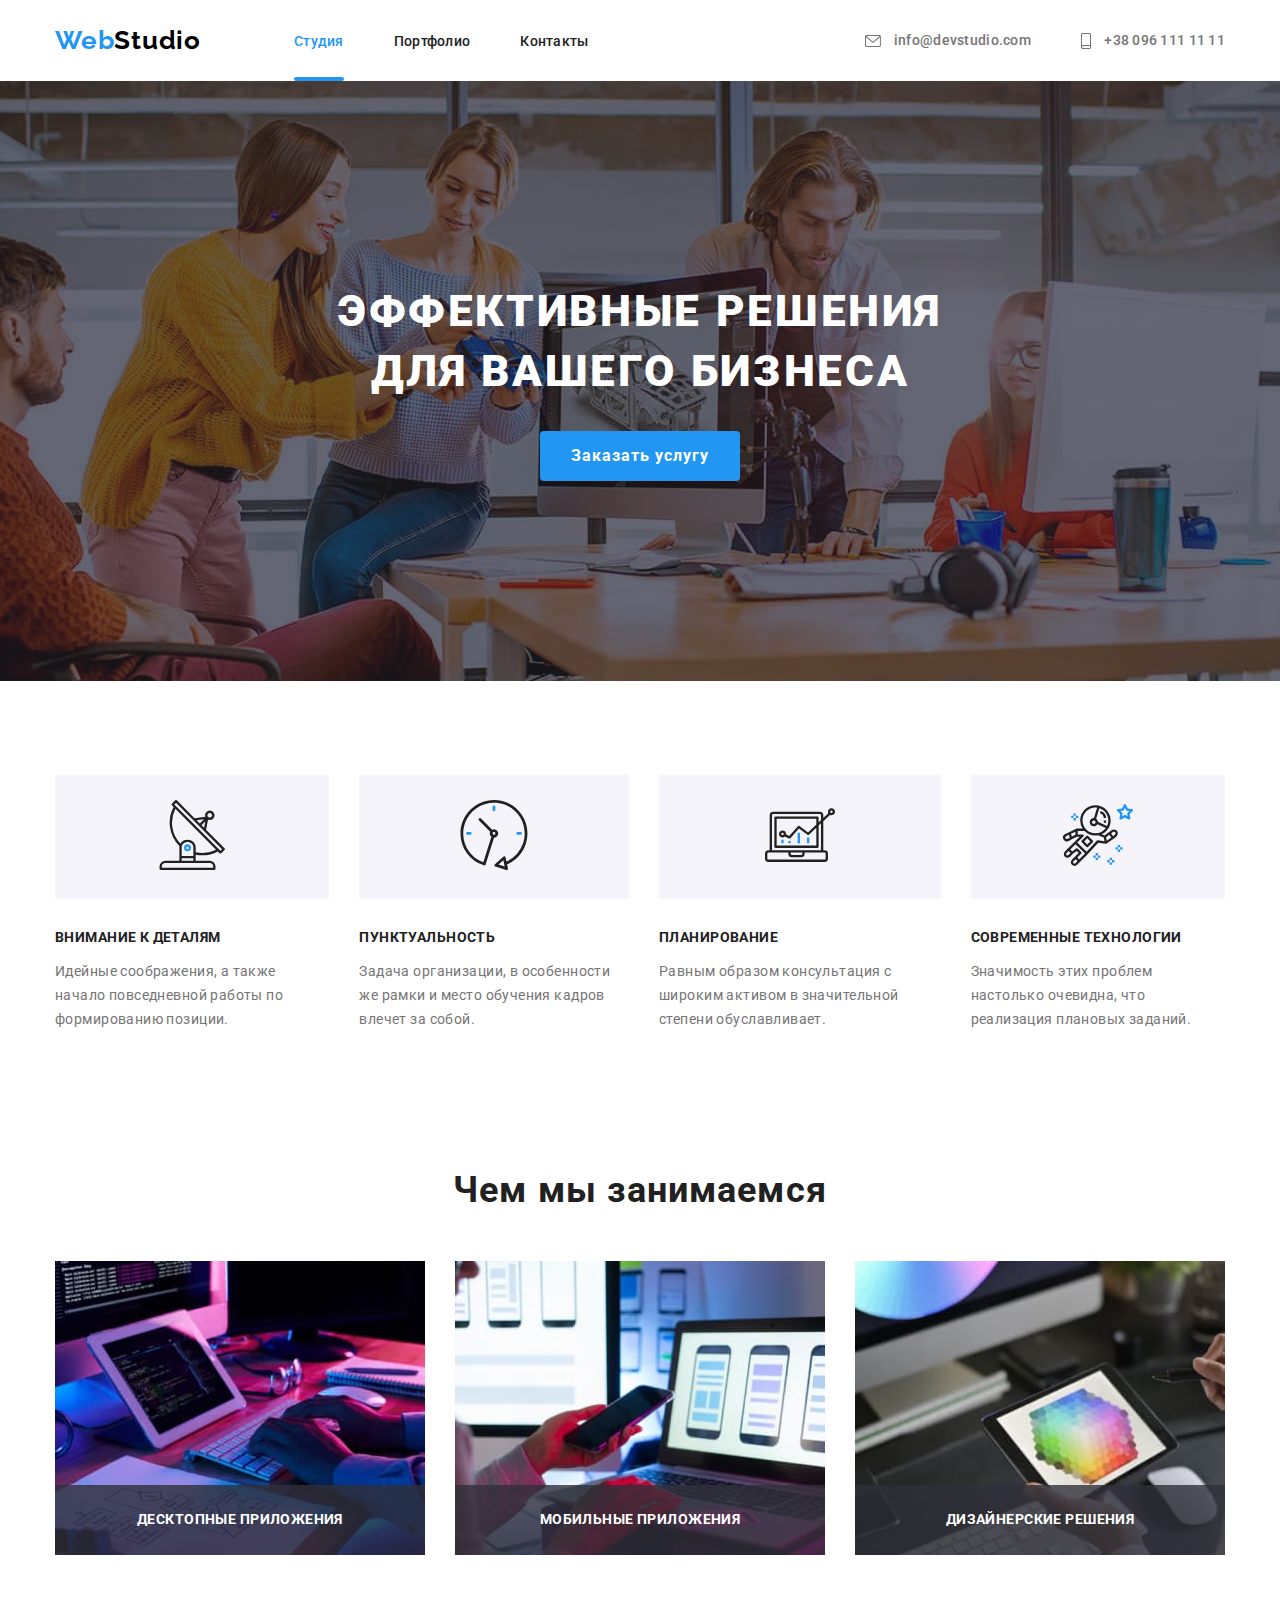
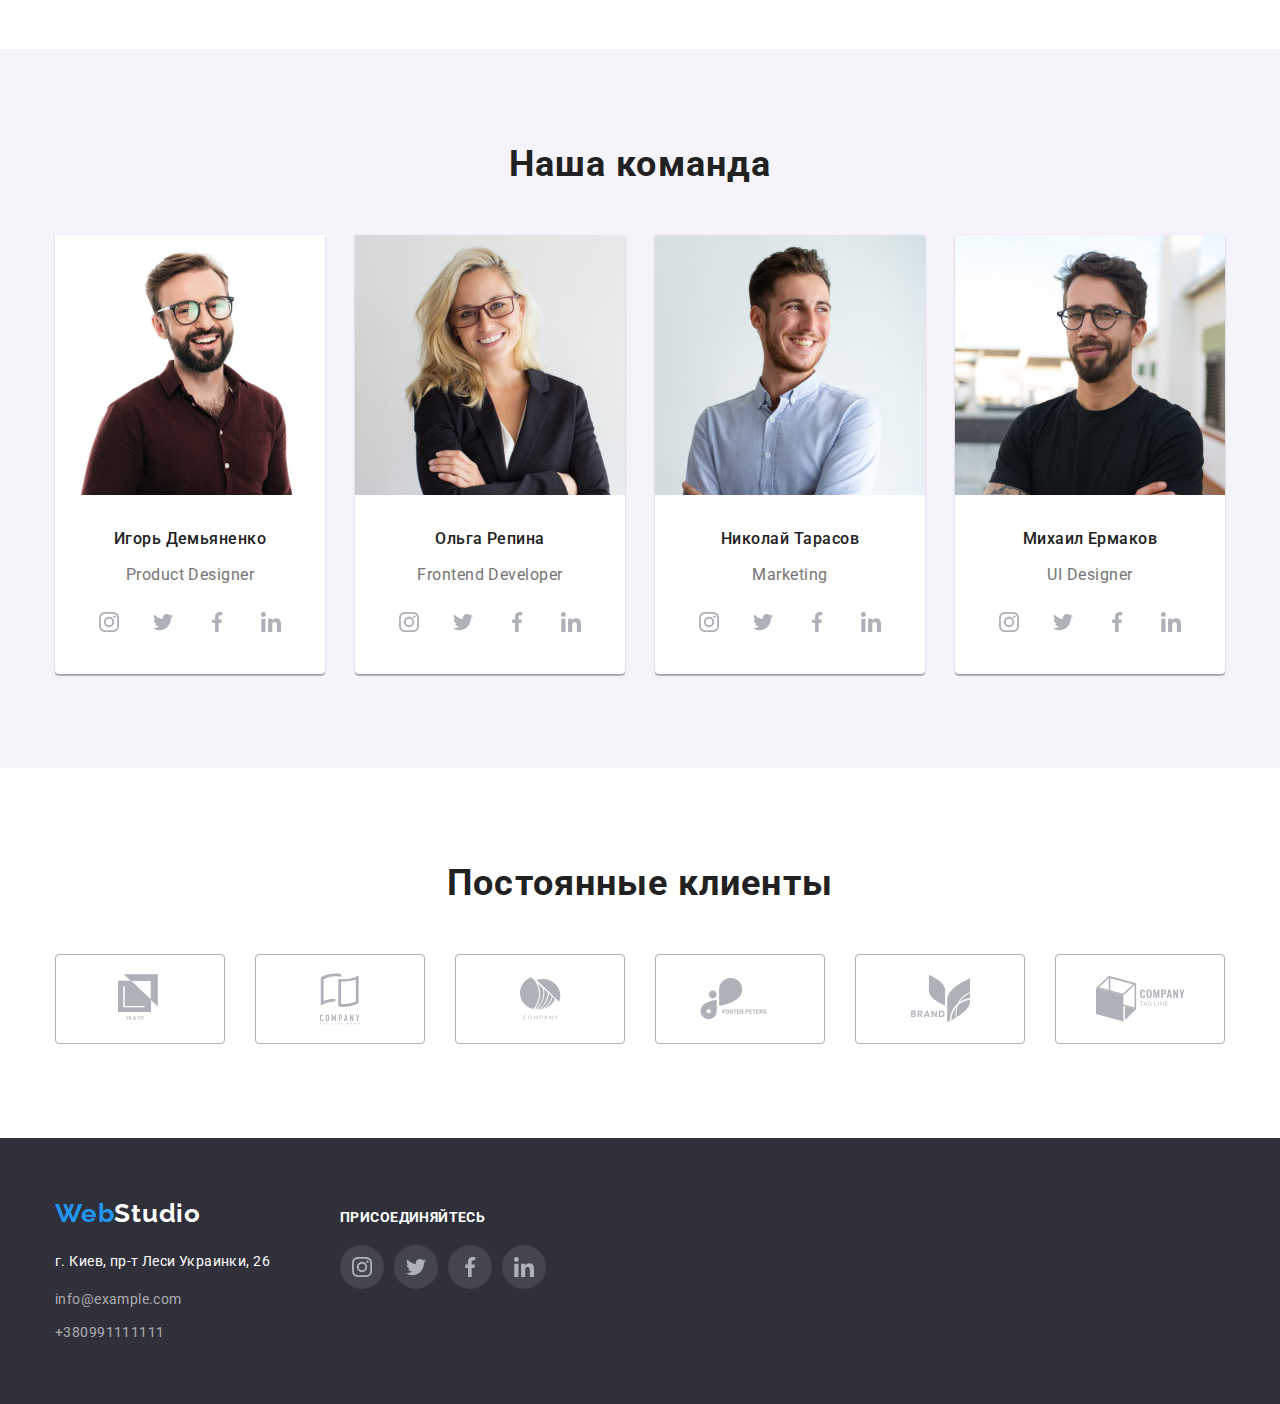
==== index.html @ 66d9aef6 "copying files from previous hw" ====
<!DOCTYPE html>
<html lang="ru">
  <head>
    <meta charset="UTF-8" />
    <meta name="viewport" content="width=device-width, initial-scale=1.0" />
    <title>WebStudio</title>
    <link
      rel="stylesheet"
      href="https://cdnjs.cloudflare.com/ajax/libs/modern-normalize/0.7.0/modern-normalize.min.css"
    />
    <link rel="stylesheet" href="./css/styles.css" />
    <link
      href="https://fonts.googleapis.com/css2?family=Raleway:wght@700&family=Roboto:wght@500&display=swap"
      rel="stylesheet"
    />
  </head>
  <body>
    <header>
      <div class="container">
        <nav class="navigation">
          <a class="header-logo link" href="./index.html"><span class="logo-blue link">Web</span>Studio</a>
          <ul class="nav-list list">
            <li class="nav-item">
              <a class="nav-item current link" href="./index.html">Студия</a>
            </li>
            <li class="nav-item">
              <a class="nav-item link" href="./portfolio.html">Портфолио</a>
            </li>
            <li class="nav-item link">
              <a class="nav-item link" href="">Контакты</a>
            </li>
          </ul>
          <ul class="contacts-list list"> 
          <li class="contacts-item">
            <a class="contacts-item link" href="mailto:info@devstudio.com">
              <svg class="icon-mail">
                <use href="./img/sprite.svg#icon-mail"></use>
              </svg>
              info@devstudio.com</a>
          </li>
          <li class="contacts-item">
            <a class="contacts-item link" href="tel:+380961111111">
              <svg class="icon-phone">
                <use href="./img/sprite.svg#icon-smartphone"></use>
              </svg>
              +38 096 111 11 11</a>
          </li>
        </ul>
        </nav>
      </div>
    </header>
    <main>
      <section class="banner">
          <h1 class="banner-heading">Эффективные решения для вашего бизнеса</h1>
          <!-- <button class="banner-button link" data-modal-open>Заказать услугу</button> -->
          <!-- <a href="" class="banner-button link" data-modal-open>Заказать услугу</a> -->
          <a class="banner-button link" data-modal-open>Заказать услугу</a>
      </section>
      
      <section class="feature-section">
        <div class="container">
          <ul class="feature-list list">
            <li class="feature-item">
              <div class="feature-background"> 
                <svg class="feature-icon">
                    <use href="./img/sprite.svg#icon-antenna"></use>
                </svg>
              </div>
              <h3 class="feature-heading">Внимание к деталям</h3>
              <p class="feature-description">
                Идейные соображения, а также начало повседневной работы по формированию позиции.
              </p>
            </li>
            <li class="feature-item">
              <div class="feature-background"> 
                <svg class="feature-icon">
                    <use href="./img/sprite.svg#icon-clock"></use>
                </svg>
              </div>
              <h3 class="feature-heading">Пунктуальность</h3>
              <p class="feature-description">
                Задача организации, в особенности же рамки и место обучения кадров влечет за собой.
              </p>
            </li>
            <li class="feature-item">
              <div class="feature-background"> 
                <svg class="feature-icon">
                  <use href="./img/sprite.svg#icon-diagram"></use>
                </svg>
              </div>
              <h3 class="feature-heading">Планирование</h3>
              <p class="feature-description">
                Равным образом консультация с широким активом в значительной степени обуславливает.
              </p>
            </li>
            <li class="feature-item">
              <div class="feature-background"> 
                <svg class="feature-icon">
                  <use href="./img/sprite.svg#icon-astronaut"></use>
                </svg>
              </div>
              <h3 class="feature-heading">Современные технологии</h3>
              <p class="feature-description">
                Значимость этих проблем настолько очевидна, что реализация плановых заданий.
              </p>
            </li>
          </ul>
        </div>
      </section>

      <section class="job-section">
        <div class="container">
          <h2 class="job-heading">Чем мы занимаемся</h2>
          <ul class="job-item">
            <li class="job-item list"> 
              <a href=""><img src="./img/img1.jpg" alt="Десктопные приложения" width="370" />                             
                <div class="job-label">
                  <h3 class="job-name">Десктопные приложения</h3>
                </div>
              </a>
            </li>
            <li class="job-item list"> <a href=""><img src="./img/img2.jpg" alt="Мобильные приложения" width="370" />
             <div class="job-label">
                  <h3 class="job-name">Мобильные приложения</h3>
                </div>
            </a>
            </li>
            <li class="job-item list"> <a href=""><img src="./img/img3.jpg" alt="Дизайнерские решения" width="370" />
             <div class="job-label">
                  <h3 class="job-name">Дизайнерские решения</h3>
                </div>
            </a>
            </li>
          </ul>
        </div>
      </section>

      <section class="team-section">
        <div class="container">
          <h2 class="team-heading">Наша команда</h2>
          <ul class="team-worker list">
            <li class="team-list">
              <img src="./img/team1.jpg" alt="Product Designer" width="270" />
              <h3 class="team-name">Игорь Демьяненко</h3>
              <p class="team-function">Product Designer</p>
              <ul class="socials list">
                <li class="socials-item">
                  <a href="" class="socials-link">
                    <svg class="socials-icon">
                      <use href="./img/sprite.svg#icon-instagram"></use>
                    </svg>
                  </a>
                </li>
                <li class="socials-item">
                  <a href="" class="socials-link">
                    <svg class="socials-icon">
                      <use href="./img/sprite.svg#icon-twitter"></use>
                    </svg>
                  </a>
                </li>
                <li class="socials-item">
                  <a href="" class="socials-link">
                    <svg class="socials-icon">
                      <use href="./img/sprite.svg#icon-facebook"></use>
                    </svg>
                  </a>
                </li>
                <li class="socials-item">
                  <a href="" class="socials-link">
                    <svg class="socials-icon">
                      <use href="./img/sprite.svg#icon-linkedin"></use>
                    </svg>
                  </a>
                </li>
              </ul>
            </li>
            <li class="team-list">
              <img src="./img/team2.jpg" alt="Frontend Developer" width="270" />
              <h3 class="team-name">Ольга Репина</h3>
              <p class="team-function">Frontend Developer</p>
              <ul class="socials list">
                <li class="socials-item">
                  <a href="" class="socials-link">
                    <svg class="socials-icon">
                      <use href="./img/sprite.svg#icon-instagram"></use>
                    </svg>
                  </a>
                </li>
                <li class="socials-item">
                  <a href="" class="socials-link">
                    <svg class="socials-icon">
                      <use href="./img/sprite.svg#icon-twitter"></use>
                    </svg>
                  </a>
                </li>
                <li class="socials-item">
                  <a href="" class="socials-link">
                    <svg class="socials-icon">
                      <use href="./img/sprite.svg#icon-facebook"></use>
                    </svg>
                  </a>
                </li>
                <li class="socials-item">
                  <a href="" class="socials-link">
                    <svg class="socials-icon">
                      <use href="./img/sprite.svg#icon-linkedin"></use>
                    </svg>
                  </a>
                </li>
              </ul>
            </li>
            <li class="team-list">
              <img src="./img/team3.jpg" alt="Marketing" width="270" />
              <h3 class="team-name">Николай Тарасов</h3>
              <p class="team-function">Marketing</p>
              <ul class="socials list">
                <li class="socials-item">
                  <a href="" class="socials-link">
                    <svg class="socials-icon">
                      <use href="./img/sprite.svg#icon-instagram"></use>
                    </svg>
                  </a>
                </li>
                <li class="socials-item">
                  <a href="" class="socials-link">
                    <svg class="socials-icon">
                      <use href="./img/sprite.svg#icon-twitter"></use>
                    </svg>
                  </a>
                </li>
                <li class="socials-item">
                  <a href="" class="socials-link">
                    <svg class="socials-icon">
                      <use href="./img/sprite.svg#icon-facebook"></use>
                    </svg>
                  </a>
                </li>
                <li class="socials-item">
                  <a href="" class="socials-link">
                    <svg class="socials-icon">
                      <use href="./img/sprite.svg#icon-linkedin"></use>
                    </svg>
                  </a>
                </li>
              </ul>
            </li>
            <li class="team-list">
              <img src="./img/team4.jpg" alt="UI Designer" width="270" />
              <h3 class="team-name">Михаил Ермаков</h3>
              <p class="team-function">UI Designer</p>
              <ul class="socials list">
                <li class="socials-item">
                  <a href="" class="socials-link">
                    <svg class="socials-icon">
                      <use href="./img/sprite.svg#icon-instagram"></use>
                    </svg>
                  </a>
                </li>
                <li class="socials-item">
                  <a href="" class="socials-link">
                    <svg class="socials-icon">
                      <use href="./img/sprite.svg#icon-twitter"></use>
                    </svg>
                  </a>
                </li>
                <li class="socials-item">
                  <a href="" class="socials-link">
                    <svg class="socials-icon">
                      <use href="./img/sprite.svg#icon-facebook"></use>
                    </svg>
                  </a>
                </li>
                <li class="socials-item">
                  <a href="" class="socials-link">
                    <svg class="socials-icon">
                      <use href="./img/sprite.svg#icon-linkedin"></use>
                    </svg>
                  </a>
                </li>
              </ul>
            </li>
          </ul>
        </div>
      </section>

      <section class="clients-section">
        <div class="container">
          <h2 class="team-heading">Постоянные клиенты</h2>
          <ul class="flex list">
            <li class="clients-item">
              <a href="" class="clients-link">
                <svg class="clients-icon" width="44" height="49">
                  <use href="./img/sprite.svg#icon-logo1"></use>
                </svg>
              </a>
            </li>
            <li class="clients-item">
              <a href="" class="clients-link">
                <svg class="clients-icon" width="40" height="52">
                  <use href="./img/sprite.svg#icon-logo2" ></use>
                </svg>
              </a>
            </li>
            <li class="clients-item">
              <a href="" class="clients-link">
                <svg class="clients-icon" width="41" height="43">
                  <use href="./img/sprite.svg#icon-logo3"></use>
                </svg>
              </a>
            </li>
            <li class="clients-item">
              <a href="" class="clients-link">
                <svg class="clients-icon" width="80" height="42">
                  <use href="./img/sprite.svg#icon-logo4"></use>
                </svg>
              </a>
            </li>
            <li class="clients-item">
              <a href="" class="clients-link">
                <svg class="clients-icon" width="59" height="47">
                  <use href="./img/sprite.svg#icon-logo5"></use>
                </svg>
              </a>
            </li>
            <li class="clients-item">
              <a href="" class="clients-link">
                <svg class="clients-icon" width="89" height="46">
                  <use href="./img/sprite.svg#icon-logo6"></use>
                </svg>
              </a>
            </li>
          </ul>
          </div>
        </section>
    </main>

    <footer class="footer">
      <div class="flex container">
        <div>
          <a class="logo-white link" href="./index.html"><span class="logo-blue link">Web</span>Studio</a>
          <address>
            <p class="footer-address">г. Киев, пр-т Леси Украинки, 26</p>
            <a class="footer-contacts link" href="mailto:info@example.com">info@example.com</a>
            <a class="footer-contacts link" href="tel:+380991111111">+380991111111</a>
          </address>
        </div>
        <div class="footer-socials">
          <h3 class="footer-heading">присоединяйтесь</h3>
          <ul class="flex list">
            <li class="socials-item">
              <a href="" class="socials-link footer-socials-bckgr">
                <svg class="socials-icon footer-icon">
                  <use href="./img/sprite.svg#icon-instagram"></use>
                </svg>
              </a>
            </li>
            <li class="socials-item">
              <a href="" class="socials-link footer-socials-bckgr">
                <svg class="socials-icon footer-icon">
                  <use href="./img/sprite.svg#icon-twitter"></use>
                </svg>
              </a>
            </li>
            <li class="socials-item">
              <a href="" class="socials-link footer-socials-bckgr">
                <svg class="socials-icon footer-icon">
                  <use href="./img/sprite.svg#icon-facebook"></use>
                </svg>
              </a>
            </li>
            <li class="socials-item">
              <a href="" class="socials-link footer-socials-bckgr">
                <svg class="socials-icon footer-icon">
                  <use href="./img/sprite.svg#icon-linkedin"></use>
                </svg>
              </a>
            </li>
          </ul>
        </div>
      </div>
    </footer>

    <!-- modal win -->
    <div class="backdrop is-hidden" data-modal>
      <div class="modal">
        <button class="close-button" data-modal-close>
          <svg class="close-icon" width="18">
            <use href="./img/sprite.svg#close"></use>
          </svg>
        </button>
      </div>
    </div>
    <script src="./js/modal.js"></script>
  </body>
</html>
---- css/styles.css ----
:root {
  --primary-text-color: #757575;
  --title-text-color: #212121;
  --active-link-color: #2196f3;
}

.list {
  list-style: none;
  padding: 0;
  margin: 0;
}

.link {
  text-decoration: none;
}

.flex {
  display: flex;
}

body {
  font-family: Roboto, sans-serif;
  font-style: normal;
  font-weight: normal;
  color: var(--primary-text-color);
}

/* img {
  display: block;
  width: 100%;
  height: auto;
} */

/* main container geometry */

.container {
  width: 1200px;
  padding-left: 15px;
  padding-right: 15px;
  margin-left: auto;
  margin-right: auto;
}

/* logo styles */

.header-logo {
  margin-right: 93px;
  padding-top: 25px;
  padding-bottom: 25px;
  font-family: Raleway, sans-serif;
  font-style: normal;
  font-weight: bold;
  font-size: 26px;
  line-height: 31px;
  letter-spacing: 0.03em;
  color: #000000;
}

.logo-blue {
  font-family: Raleway, sans-serif;
  font-style: normal;
  font-weight: bold;
  font-size: 26px;
  line-height: 31px;
  letter-spacing: 0.03em;
  color: var(--active-link-color);
}

.logo-white {
  font-family: Raleway, sans-serif;
  font-style: normal;
  font-weight: bold;
  font-size: 26px;
  line-height: 31px;
  letter-spacing: 0.03em;
  color: #ffffff;
}

.header {
  border-bottom: 1px solid #ececec;  
}

/* navigation */

.navigation {
  display: flex;
  align-items: center;
}

.nav-list {
  display: flex;
  padding-left: 0;
}

.nav-item {
  position: relative;
  padding: 32px 0;
  font-weight: 500;
  font-size: 14px;
  line-height: 16px;
  letter-spacing: 0.02em;
  color: var(--title-text-color);
}

.nav-item:not(:last-child) {
  margin-right: 50px;
}

.nav-item:hover,
.nav-item:focus,
.current {
  color: var(--active-link-color);
}

.nav-item .current::after {
  position: absolute;
  left: 0;
  bottom: 0;
  content: '';
  width: 100%;
  height: 4px;
  display: block;
  border-radius: 2px;
  background-color: var(--active-link-color);
}

.contacts-list {  
  display: flex;
  margin-left: auto;
}

.contacts-item {
  font-weight: 500;
  font-size: 14px;
  line-height: 16px;
  letter-spacing: 0.02em;
  color: var(--primary-text-color);
  transition: color 250ms cubic-bezier(0.4, 0, 0.2, 1);
}

.contacts-item:not(:last-child) {
  margin-right: 50px;
}

.contacts-item:hover,
.contacts-item:focus {
  color: var(--active-link-color);
}

.icon-mail {
  width: 16px;
  height: 12px;
  vertical-align: middle;
  margin-right: 10px;
  fill: var(--primary-text-color);
}

.icon-phone {
  width: 10px;
  height: 16px;
  vertical-align: middle;
  margin-right: 10px;
  fill: var(--primary-text-color);
}

.contacts-item:hover .icon-mail,
.contacts-item:focus .icon-mail,
.contacts-item:hover .icon-phone,
.contacts-item:focus .icon-phone {
  fill: var(--active-link-color);
}

/* banner section */

.banner {
  height: 600px;
  max-width: 1600px;
  display: flex;
  margin: 0 auto;
  flex-direction: column;
  justify-content: center;
  text-align: center;
  background: #2f303a;
  background-image: linear-gradient(
      rgba(47, 48, 58, 0.4),
      rgba(47, 48, 58, 0.4)
    ),
  url("../img/banner.jpg");
  background-size: cover;
  background-repeat: no-repeat;
  background-position: center;
}

/* .banner(previous){
  padding-top: 200px;
  padding-bottom: 200px;
  text-align: center;
  background: #2f303a;
  background-image: linear-gradient(
      rgba(47, 48, 58, 0.4),
      rgba(47, 48, 58, 0.4)
    ),
  url("../img/banner.jpg");
  background-size: cover;
  background-repeat: no-repeat;
  background-position: center;
} */

.banner-heading {
  width: 696px;
  margin-top: 0;
  margin-bottom: 30px;
  margin-left: auto;
  margin-right: auto;
  font-weight: 900;
  font-size: 44px;
  line-height: 60px;
  text-align: center;
  letter-spacing: 0.06em;
  text-transform: uppercase;
  color: #ffffff;
}

.banner-button {
  display: inline-block;
  height: 50px;
  width: 200px;
  margin-left: auto;
  margin-right: auto;
  padding-top: 10px;
  padding-bottom: 10px;
  border-radius: 4px;
  font-weight: bold;
  font-size: 16px;
  line-height: 30px;
  letter-spacing: 0.06em;
  color: #ffffff;
  background: var(--active-link-color);
  cursor: pointer;
}

/* feature section */

.feature-section {
  padding-top: 94px;
  padding-bottom: 94px;
}

.feature-list{
  display: flex;
  padding-left: 0;
  margin-top: 0;
  margin-bottom: 0;
}

.feature-item:not(:last-child) {
  margin-right: 30px;
}

.feature-heading {
  margin-top: 0;
  margin-bottom: 10px;
  font-weight: bold;
  font-size: 14px;
  line-height: 16px;
  letter-spacing: 0.03em;
  text-transform: uppercase;
  color: var(--title-text-color);
}

.feature-description {
  font-size: 14px;
  line-height: 24px;
  letter-spacing: 0.03em;
  color: var(--primary-text-color);
}

.feature-background {
  background-color: #f5f4fa;
  padding-top: 25px;
  padding-bottom: 25px;
  margin-bottom: 30px;
  text-align: center;
}

.feature-icon {
  width: 70px;
  height: 70px;
}

/* job section */

.job-section {
  padding-bottom: 94px;
}

.job-heading {
  margin-bottom: 50px;
  text-align: center;
  font-weight: bold;
  font-size: 36px;
  line-height: 42px;
  letter-spacing: 0.03em;
  color: var(--title-text-color);
}

.job-item {
  display: flex;
  position: relative;
  margin-bottom: 0px;
  padding-left: 0;
  margin-top: 0;
  margin-bottom: 0;
  height: 294px; 
}

.job-item:not(:last-child) {
  margin-right: 30px;
}

.job-label {
  position: absolute;
  left: 0;
  bottom: 0;
  width: 100%;
  background-color: rgba(47, 48, 58, 0.8);
}

.job-name {
  padding-top: 27px;
  padding-bottom: 27px;
  margin-top: 0;
  margin-bottom: 0;
  font-weight: 700;
  font-size: 14px;
  line-height: 1.14;
  text-align: center;
  letter-spacing: 0.03em;
  text-transform: uppercase;
  color: #ffffff;
}

/* team section */

.team-section {
  padding-top: 94px;
  padding-bottom: 94px;
  background: #f5f4fa;
}

.team-heading {
  margin-top: 0px;
  margin-bottom: 50px;
  text-align: center;
  font-weight: bold;
  font-size: 36px;
  line-height: 42px;
  letter-spacing: 0.03em;
  color: var(--title-text-color);
}

.team-worker {
  display: flex;
  padding-left: 0;
  padding-bottom: 0;
  margin-top: 0;
  margin-bottom: 0;
}

.team-name {
  margin-top: 30px;
  margin-bottom: 10px;
  font-weight: 500;
  font-size: 16px;
  line-height: 1.18;
  letter-spacing: 0.03em;
  color: var(--title-text-color);
}

.team-list {
  text-align: center;
  background-color: #ffffff;
  box-shadow: 0px 1px 3px rgba(0, 0, 0, 0.12), 
  0px 1px 1px rgba(0, 0, 0, 0.14), 0px 2px 1px rgba(0, 0, 0, 0.2);
  border-radius: 0px 0px 4px 4px;
}

.team-list:not(:last-child) {
  margin-right: 30px;
}

.team-function {
  margin-bottom: 16px;
  font-size: 16px;
  line-height: 19px;
  letter-spacing: 0.03em;
  color: var(--primary-text-color);
}

.socials {
  display: flex;
  justify-content: center;
  padding-left: 0;  
  margin-bottom: 30px;
}

.socials-link {
  display: flex;
  justify-content: center;
  align-items: center;
  width: 44px;
  height: 44px;
  border-radius: 50%;
  transition: background-color 250ms cubic-bezier(0.4, 0, 0.2, 1);
}

.socials-item:not(:last-child) {
  margin-right: 10px;
}

.socials-icon {
  width: 20px;
  height: 20px;
  fill: #AFB1B8;
}

.socials-link:hover,
.socials-link:focus {
  background-color: var(--active-link-color);
}

.socials-link:hover .socials-icon,
.socials-link:focus .socials-icon {
  fill: #FFFFFF;
}

/* clients section */

.clients-section {
  padding-top: 94px;
  padding-bottom: 94px;
}

.clients-list {
  display: flex;
}

.clients-item:not(:last-child) {
  margin-right: 30px;
}

.clients-link {
  color: #afb1b8;
  display: flex;
  justify-content: center;
  align-items: center;
  width: 170px;
  height: 90px;
  border: 1px solid #afb1b8;
  border-radius: 4px;
}

.clients-icon {
  fill: currentColor;
  transition: fill 250ms cubic-bezier(0.4, 0, 0.2, 1);
}

.clients-link:hover,
.clients-link:focus {
  border: 1px solid var(--active-link-color);
}

.clients-link:hover .clients-icon {
  fill: var(--active-link-color);
}

/* footer */

.footer {
  padding-top: 60px;
  padding-bottom: 60px;
  background: #2f303a;
  color: #ffffff;
}

.footer-address {
  display: flex;
  margin-top: 20px;
  font-family: Roboto;
  font-style: normal;
  font-weight: normal;
  font-size: 14px;
  line-height: 24px;
  letter-spacing: 0.03em;
  color: #FFFFFF;
}

.footer-contacts {
  display: flex;
  margin-top: 9px;
  font-size: 14px;
  line-height: 24px;
  letter-spacing: 0.03em;
  font-style: normal;
  color: rgba(255, 255, 255, 0.6);
}

.footer-contacts:hover,
.footer-contacts:focus {
  color: var(--active-link-color);
}

.footer-heading {
  margin-top: 12px;
  margin-bottom: 20px;
  text-transform: uppercase;
  color: #ffffff;
  font-size: 14px;
  line-height: 1.14;
  letter-spacing: 0.03em;
}

.footer-socials-bckgr {
  background-color: rgba(255, 255, 255, 0.1);
}

.social-icon .footer-icon {
  fill: #ffffff;
}

.footer-socials {
  margin-left: 70px;
}

/* portfolio  */

.portfolio-switcher {
  display: flex;
  justify-content: center;
  margin-top: 94px;
  padding-left: 0;
  margin-bottom: 50px;
}

.portfolio-button {
  display: block;
  padding: 6px 22px;
  font-weight: 500;
  font-size: 16px;
  line-height: 26px;
  text-align: center;
  letter-spacing: 0.03em;
  color: #212121;
  background: #f5f4fa;
  border-radius: 4px; 
  border-style: none;
  transition: 250ms cubic-bezier(0.4, 0, 0.2, 1);
}

.portfolio-button:hover,
.portfolio-button:focus {
  color: #ffffff;
  background: #2196f3;
  box-shadow: 0px 3px 1px rgba(0, 0, 0, 0.1), 0px 1px 2px rgba(0, 0, 0, 0.08),
  0px 2px 2px rgba(0, 0, 0, 0.12);
  cursor: pointer;
}

.portfolio-button:not(:last-child) {
  margin-right: 8px;
}

.portfolio-section {
  display: flex;
  flex-wrap: wrap;
  padding-left: 0px;
  padding-bottom: 94px;
  margin: 0px; 
}

/* worx */

.site-name {
  font-weight: bold;
  font-size: 18px;
  line-height: 36px;
  letter-spacing: 0.06em;
  color: var(--title-text-color);
  margin-top: 0;
}

.site-type {
  margin: 0;
  font-size: 16px;
  line-height: 30px;
  letter-spacing: 0.03em;
  color: var(--primary-text-color);
}

.site-card {
  width: calc((100% - 30px * 2) / 3);
  border: 1px solid #eeeeee;
}

.site-card:hover {
  box-shadow: 0px 1px 1px rgba(0, 0, 0, 0.12),
  0px 4px 4px rgba(0, 0, 0, 0.06), 1px 4px 6px rgba(0, 0, 0, 0.16);
}

.site-card:not(:nth-child(3n)) {
  margin-right: 30px;
}

.site-card:not(:nth-last-child(-n+3)) {
  margin-bottom: 30px;
}

.site-description {
  padding: 20px 24px;
}

.site-thumb {
  position: relative;
  overflow: hidden;
}

.thumb-overlay {
  position: absolute;
  top: 0;
  left: 0;
  width: 100%;
  height: 100%;
  padding: 63px 24px; 
  background-color: rgba(33, 150, 243, 0.9);
  transform: translateY(100%);
  transition: transform 250ms cubic-bezier(0.4, 0, 0.2, 1);
}

.thumb-overlay-text {
  font-size: 18px;
  line-height: 1.56;
  color: #ffffff;
  margin: 0;
}

.site-card:hover .thumb-overlay {
  transform: translateY(0);
}

/* modal window */

.backdrop {
  position: fixed;
  top: 0;
  left: 0;
  width: 100%;
  height: 100vh;
  background-color: rgba(0, 0, 0, 0.2);
  opacity: 1;
  transition: opacity 250ms cubic-bezier(0.4, 0, 0.2, 1);
}

.modal {
  position: absolute;
  top: 50%;
  left: 50%;
  transform: translate(-50%,-50%) scale(1);
  min-width: 528px;
  min-height: 581px;
  background-color: #ffffff;
  transition: transform 250ms cubic-bezier(0.4, 0, 0.2, 1);
}

.backdrop.is-hidden .modal {
  transform: translate(-50%,-50%) scale(0.7);
}

.close-button {
  position: absolute;
  top: 8px;
  right: 8px;
  display: flex;
  justify-content: center;
  align-items: center;
  width: 30px;
  height: 30px;
  padding: 6px;
  border: 1px solid rgba(0, 0, 0, 0.1);
  border-radius: 50%;
  background-color: #ffffff;
}

.close-icon {
  width: 18px;
  height: 18px;
}

.backdrop.is-hidden {
  opacity: 0;
  pointer-events: none;
}
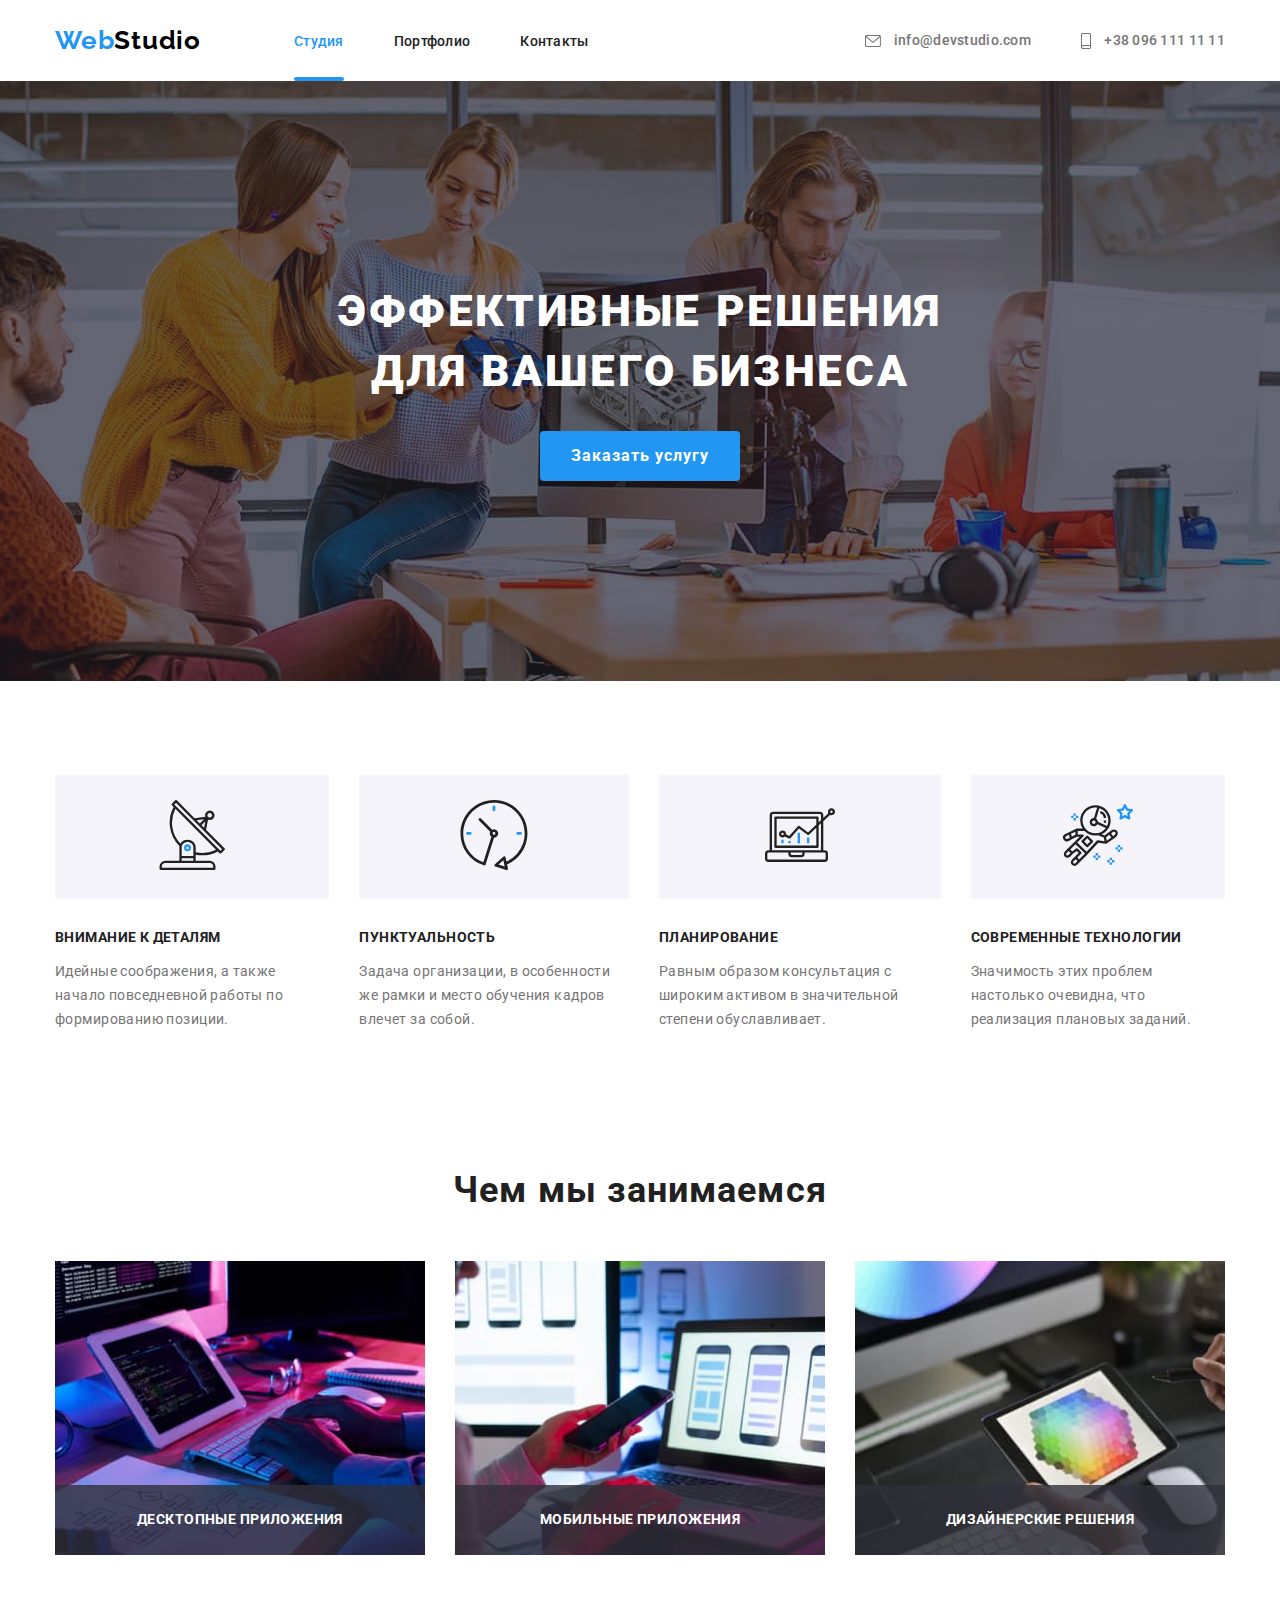
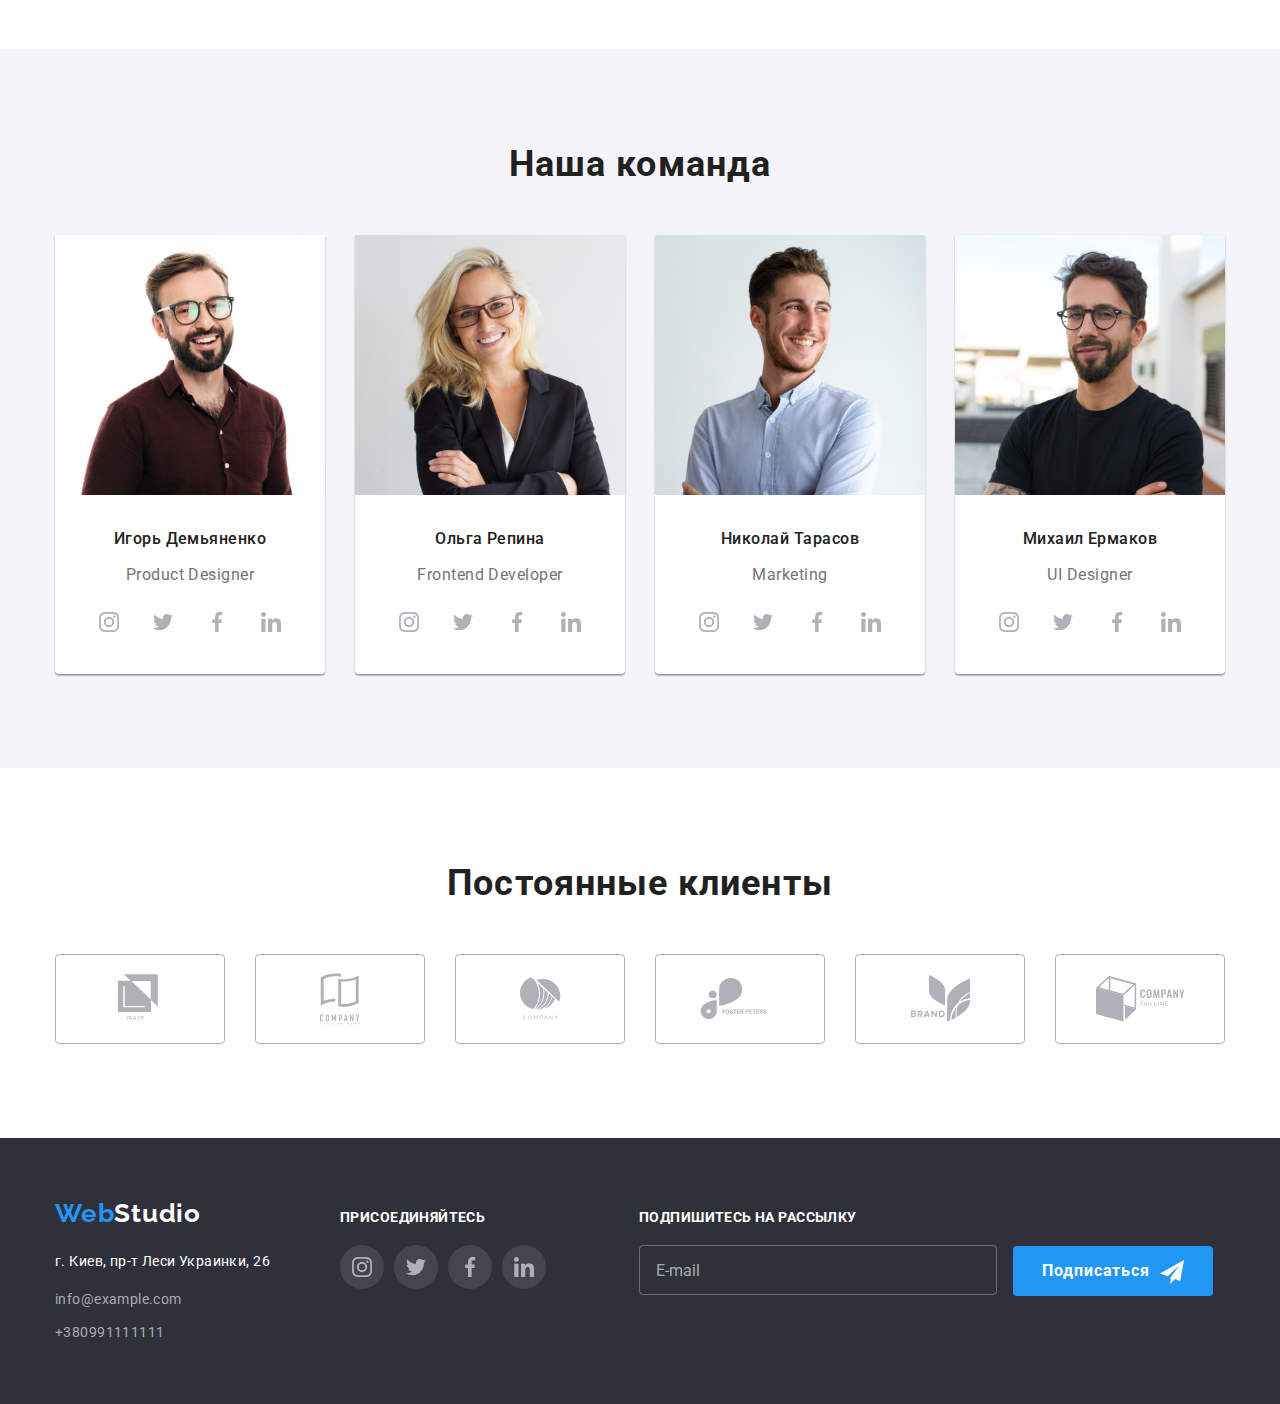
==== commit ff6a6f9d: "footer subscription added" ====
--- a/index.html
+++ b/index.html
@@ -377,6 +377,11 @@
             </li>
           </ul>
         </div>
+        <form class="subscribe">
+          <h3 class="subscribe-title">Подпишитесь на рассылку</h3>
+          <input type="email" name="subscribe-email" class="subscribe-input" placeholder="E-mail">
+          <button type="submit" class="button subscribe-button">Подписаться</button>
+        </form> 
       </div>
     </footer>
 
--- a/css/styles.css
+++ b/css/styles.css
@@ -532,6 +532,64 @@
   margin-left: 70px;
 }
 
+/* subscribe-form */
+
+.subscribe {
+  margin-left: 93px;
+  margin-top: 12px;
+}
+
+.subscribe-title {
+  margin-top: 0;
+  margin-bottom: 20px;
+  text-transform: uppercase;
+  color: #ffffff;
+  font-size: 14px;
+  line-height: 1.14;
+  letter-spacing: 0.03em;
+}
+
+.subscribe-input {
+  width: 358px;
+  height: 50px;
+  padding: 15px 16px;
+  background-color: transparent;
+  color: #ffffff;
+  border: 1px solid rgba(255, 255, 255, 0.3);
+  border-radius: 4px;
+}
+
+.subscribe-input::placeholder {
+  color: rgba(255, 255, 255, 0.6);
+}
+
+.subscribe-button {
+  display: inline-block;
+  width: 200px;
+  height: 50px;
+  margin-left: 12px;
+  border-radius: 4px;
+  font-weight: 700;
+  font-size: 16px;
+  line-height: 1.87;
+  letter-spacing: 0.06em;
+  border: 0;
+  color: #ffffff;
+  background-color: var(--active-link-color);
+  cursor: pointer;
+}
+
+.subscribe-button::after {
+  content: '';
+  display: inline-block;
+  width: 24px;
+  height: 24px;
+  margin-left: 10px;
+  vertical-align: middle;
+  background-image: url('../img/subscribe.svg');
+  background-size: contain;
+}
+
 /* portfolio  */
 
 .portfolio-switcher {
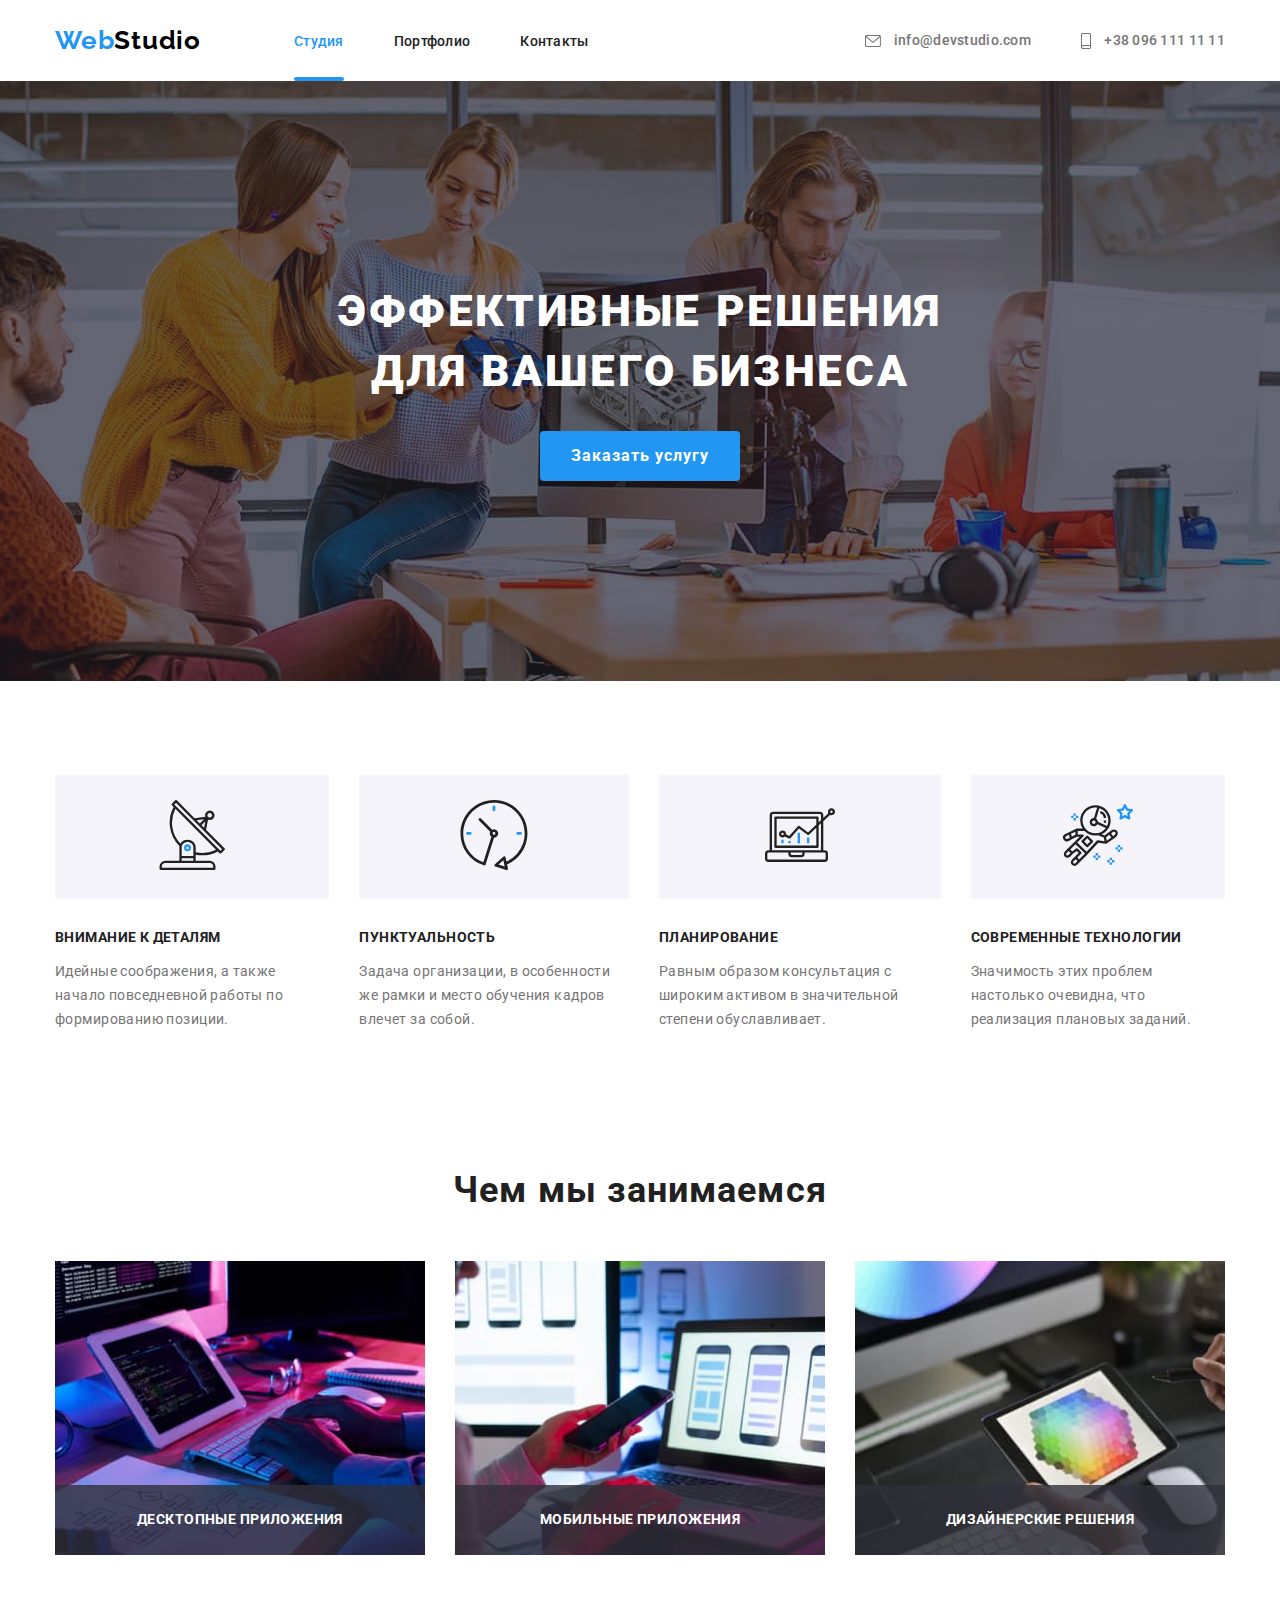
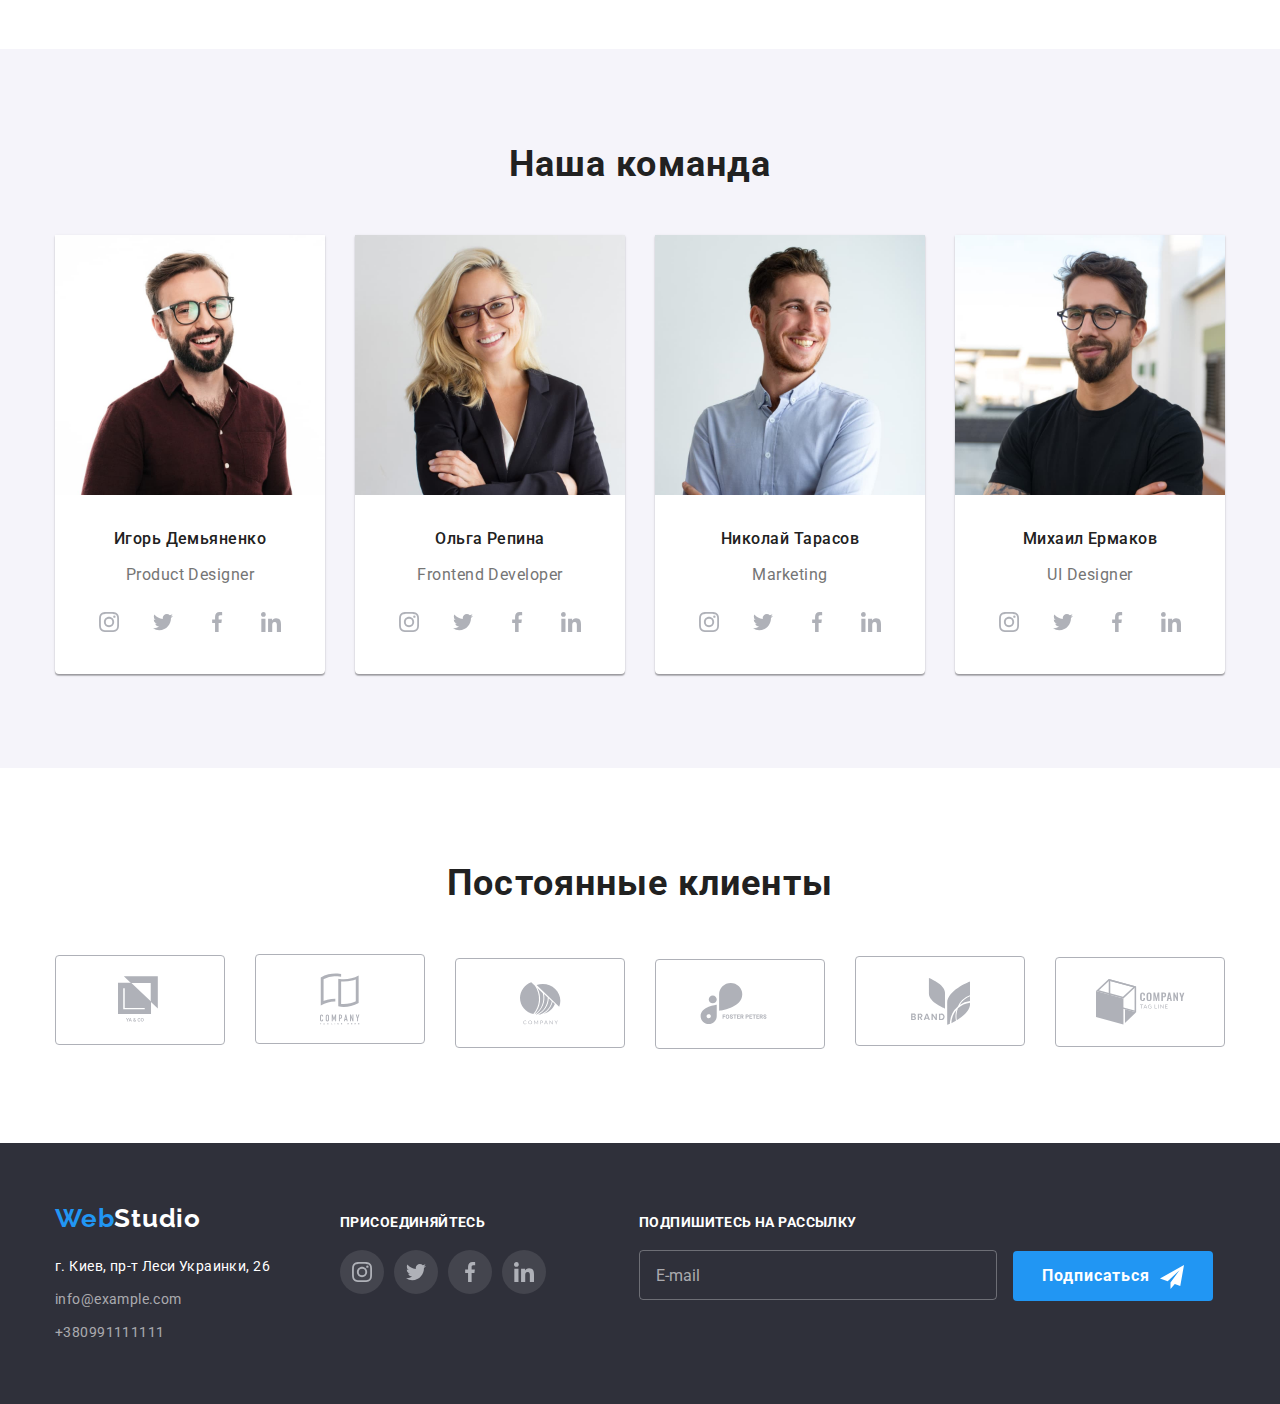
==== commit 9d3b137f: "visually-hidden pattern used for checkbox" ====
--- a/index.html
+++ b/index.html
@@ -27,7 +27,7 @@
               <a class="nav-item link" href="./portfolio.html">Портфолио</a>
             </li>
             <li class="nav-item link">
-              <a class="nav-item link" href="">Контакты</a>
+              <a class="nav-item link" href="#!">Контакты</a>
             </li>
           </ul>
           <ul class="contacts-list list"> 
@@ -53,8 +53,7 @@
       <section class="banner">
           <h1 class="banner-heading">Эффективные решения для вашего бизнеса</h1>
           <!-- <button class="banner-button link" data-modal-open>Заказать услугу</button> -->
-          <!-- <a href="" class="banner-button link" data-modal-open>Заказать услугу</a> -->
-          <a class="banner-button link" data-modal-open>Заказать услугу</a>
+          <a href="#!" class="banner-button link" data-modal-open>Заказать услугу</a>
       </section>
       
       <section class="feature-section">
@@ -113,19 +112,19 @@
           <h2 class="job-heading">Чем мы занимаемся</h2>
           <ul class="job-item">
             <li class="job-item list"> 
-              <a href=""><img src="./img/img1.jpg" alt="Десктопные приложения" width="370" />                             
+              <a href="#!"><img src="./img/img1.jpg" alt="Десктопные приложения" width="370" />                             
                 <div class="job-label">
                   <h3 class="job-name">Десктопные приложения</h3>
                 </div>
               </a>
             </li>
-            <li class="job-item list"> <a href=""><img src="./img/img2.jpg" alt="Мобильные приложения" width="370" />
+            <li class="job-item list"> <a href="#!"><img src="./img/img2.jpg" alt="Мобильные приложения" width="370" />
              <div class="job-label">
                   <h3 class="job-name">Мобильные приложения</h3>
                 </div>
             </a>
             </li>
-            <li class="job-item list"> <a href=""><img src="./img/img3.jpg" alt="Дизайнерские решения" width="370" />
+            <li class="job-item list"> <a href="#!"><img src="./img/img3.jpg" alt="Дизайнерские решения" width="370" />
              <div class="job-label">
                   <h3 class="job-name">Дизайнерские решения</h3>
                 </div>
@@ -145,28 +144,28 @@
               <p class="team-function">Product Designer</p>
               <ul class="socials list">
                 <li class="socials-item">
-                  <a href="" class="socials-link">
+                  <a href="#!" class="socials-link">
                     <svg class="socials-icon">
                       <use href="./img/sprite.svg#icon-instagram"></use>
                     </svg>
                   </a>
                 </li>
                 <li class="socials-item">
-                  <a href="" class="socials-link">
+                  <a href="#!" class="socials-link">
                     <svg class="socials-icon">
                       <use href="./img/sprite.svg#icon-twitter"></use>
                     </svg>
                   </a>
                 </li>
                 <li class="socials-item">
-                  <a href="" class="socials-link">
+                  <a href="#!" class="socials-link">
                     <svg class="socials-icon">
                       <use href="./img/sprite.svg#icon-facebook"></use>
                     </svg>
                   </a>
                 </li>
                 <li class="socials-item">
-                  <a href="" class="socials-link">
+                  <a href="#!" class="socials-link">
                     <svg class="socials-icon">
                       <use href="./img/sprite.svg#icon-linkedin"></use>
                     </svg>
@@ -180,28 +179,28 @@
               <p class="team-function">Frontend Developer</p>
               <ul class="socials list">
                 <li class="socials-item">
-                  <a href="" class="socials-link">
+                  <a href="#!" class="socials-link">
                     <svg class="socials-icon">
                       <use href="./img/sprite.svg#icon-instagram"></use>
                     </svg>
                   </a>
                 </li>
                 <li class="socials-item">
-                  <a href="" class="socials-link">
+                  <a href="#!" class="socials-link">
                     <svg class="socials-icon">
                       <use href="./img/sprite.svg#icon-twitter"></use>
                     </svg>
                   </a>
                 </li>
                 <li class="socials-item">
-                  <a href="" class="socials-link">
+                  <a href="#!" class="socials-link">
                     <svg class="socials-icon">
                       <use href="./img/sprite.svg#icon-facebook"></use>
                     </svg>
                   </a>
                 </li>
                 <li class="socials-item">
-                  <a href="" class="socials-link">
+                  <a href="#!" class="socials-link">
                     <svg class="socials-icon">
                       <use href="./img/sprite.svg#icon-linkedin"></use>
                     </svg>
@@ -215,28 +214,28 @@
               <p class="team-function">Marketing</p>
               <ul class="socials list">
                 <li class="socials-item">
-                  <a href="" class="socials-link">
+                  <a href="#!" class="socials-link">
                     <svg class="socials-icon">
                       <use href="./img/sprite.svg#icon-instagram"></use>
                     </svg>
                   </a>
                 </li>
                 <li class="socials-item">
-                  <a href="" class="socials-link">
+                  <a href="#!" class="socials-link">
                     <svg class="socials-icon">
                       <use href="./img/sprite.svg#icon-twitter"></use>
                     </svg>
                   </a>
                 </li>
                 <li class="socials-item">
-                  <a href="" class="socials-link">
+                  <a href="#!" class="socials-link">
                     <svg class="socials-icon">
                       <use href="./img/sprite.svg#icon-facebook"></use>
                     </svg>
                   </a>
                 </li>
                 <li class="socials-item">
-                  <a href="" class="socials-link">
+                  <a href="#!" class="socials-link">
                     <svg class="socials-icon">
                       <use href="./img/sprite.svg#icon-linkedin"></use>
                     </svg>
@@ -250,28 +249,28 @@
               <p class="team-function">UI Designer</p>
               <ul class="socials list">
                 <li class="socials-item">
-                  <a href="" class="socials-link">
+                  <a href="#!" class="socials-link">
                     <svg class="socials-icon">
                       <use href="./img/sprite.svg#icon-instagram"></use>
                     </svg>
                   </a>
                 </li>
                 <li class="socials-item">
-                  <a href="" class="socials-link">
+                  <a href="#!" class="socials-link">
                     <svg class="socials-icon">
                       <use href="./img/sprite.svg#icon-twitter"></use>
                     </svg>
                   </a>
                 </li>
                 <li class="socials-item">
-                  <a href="" class="socials-link">
+                  <a href="#!" class="socials-link">
                     <svg class="socials-icon">
                       <use href="./img/sprite.svg#icon-facebook"></use>
                     </svg>
                   </a>
                 </li>
                 <li class="socials-item">
-                  <a href="" class="socials-link">
+                  <a href="#!" class="socials-link">
                     <svg class="socials-icon">
                       <use href="./img/sprite.svg#icon-linkedin"></use>
                     </svg>
@@ -288,42 +287,42 @@
           <h2 class="team-heading">Постоянные клиенты</h2>
           <ul class="flex list">
             <li class="clients-item">
-              <a href="" class="clients-link">
+              <a href="#!" class="clients-link">
                 <svg class="clients-icon" width="44" height="49">
                   <use href="./img/sprite.svg#icon-logo1"></use>
                 </svg>
               </a>
             </li>
             <li class="clients-item">
-              <a href="" class="clients-link">
+              <a href="#!" class="clients-link">
                 <svg class="clients-icon" width="40" height="52">
                   <use href="./img/sprite.svg#icon-logo2" ></use>
                 </svg>
               </a>
             </li>
             <li class="clients-item">
-              <a href="" class="clients-link">
+              <a href="#!" class="clients-link">
                 <svg class="clients-icon" width="41" height="43">
                   <use href="./img/sprite.svg#icon-logo3"></use>
                 </svg>
               </a>
             </li>
             <li class="clients-item">
-              <a href="" class="clients-link">
+              <a href="#!" class="clients-link">
                 <svg class="clients-icon" width="80" height="42">
                   <use href="./img/sprite.svg#icon-logo4"></use>
                 </svg>
               </a>
             </li>
             <li class="clients-item">
-              <a href="" class="clients-link">
+              <a href="#!" class="clients-link">
                 <svg class="clients-icon" width="59" height="47">
                   <use href="./img/sprite.svg#icon-logo5"></use>
                 </svg>
               </a>
             </li>
             <li class="clients-item">
-              <a href="" class="clients-link">
+              <a href="#!" class="clients-link">
                 <svg class="clients-icon" width="89" height="46">
                   <use href="./img/sprite.svg#icon-logo6"></use>
                 </svg>
@@ -338,7 +337,7 @@
       <div class="flex container">
         <div>
           <a class="logo-white link" href="./index.html"><span class="logo-blue link">Web</span>Studio</a>
-          <address>
+          <address class="footer-group">
             <p class="footer-address">г. Киев, пр-т Леси Украинки, 26</p>
             <a class="footer-contacts link" href="mailto:info@example.com">info@example.com</a>
             <a class="footer-contacts link" href="tel:+380991111111">+380991111111</a>
@@ -348,28 +347,28 @@
           <h3 class="footer-heading">присоединяйтесь</h3>
           <ul class="flex list">
             <li class="socials-item">
-              <a href="" class="socials-link footer-socials-bckgr">
+              <a href="#!" class="socials-link footer-socials-bckgr">
                 <svg class="socials-icon footer-icon">
                   <use href="./img/sprite.svg#icon-instagram"></use>
                 </svg>
               </a>
             </li>
             <li class="socials-item">
-              <a href="" class="socials-link footer-socials-bckgr">
+              <a href="#!" class="socials-link footer-socials-bckgr">
                 <svg class="socials-icon footer-icon">
                   <use href="./img/sprite.svg#icon-twitter"></use>
                 </svg>
               </a>
             </li>
             <li class="socials-item">
-              <a href="" class="socials-link footer-socials-bckgr">
+              <a href="#!" class="socials-link footer-socials-bckgr">
                 <svg class="socials-icon footer-icon">
                   <use href="./img/sprite.svg#icon-facebook"></use>
                 </svg>
               </a>
             </li>
             <li class="socials-item">
-              <a href="" class="socials-link footer-socials-bckgr">
+              <a href="#!" class="socials-link footer-socials-bckgr">
                 <svg class="socials-icon footer-icon">
                   <use href="./img/sprite.svg#icon-linkedin"></use>
                 </svg>
@@ -390,9 +389,43 @@
       <div class="modal">
         <button class="close-button" data-modal-close>
           <svg class="close-icon" width="18">
-            <use href="./img/sprite.svg#close"></use>
+            <use href="./img/sprite.svg#modal-close"></use>
           </svg>
         </button>
+        <h3 class="modal-title">Оставьте свои данные, мы вам перезвоним</h3>
+          <form action="#" method="POST">
+            <label class="form-label">
+              Имя
+              <input type="text" name="user-name" class="form-input">
+              <svg class="form-icon">
+                <use href="./img/sprite.svg#modal-person"></use>
+              </svg>
+            </label>
+            <label class="form-label">
+              Телефон
+              <input type="tel" name="user-tel" class="form-input">
+              <svg class="form-icon">
+                <use href="./img/sprite.svg#modal-phone"></use>
+              </svg>
+            </label>
+            <label class="form-label">
+              Почта
+              <input type="email" name="user-email" class="form-input">
+              <svg class="form-icon">
+                <use href="./img/sprite.svg#modal-email"></use>
+              </svg>
+            </label>
+            <label class="form-comment">
+              Комментарий
+              <textarea name="comment" class="form-input comment-input" placeholder="Введите текст"></textarea>
+            </label>
+            <label class="checkbox">
+              <input type="checkbox" name="agreement" class="checkbox visually-hidden">
+              <span class="checkbox-icon"></span>
+                Соглашаюсь с рассылкой и принимаю <a href="#!" class="checkbox-link">Условия договора</a>
+            </label>
+            <button type="submit" class="form-button">Отправить</button>
+          </form>
       </div>
     </div>
     <script src="./js/modal.js"></script>
--- a/css/styles.css
+++ b/css/styles.css
@@ -16,6 +16,7 @@
 
 .flex {
   display: flex;
+  align-items: baseline;
 }
 
 body {
@@ -320,21 +321,25 @@
 
 .job-label {
   position: absolute;
+  margin-left: auto;
+  margin-right: auto;
+  padding: 5px;
+  display: flex;
+  justify-content: center;
+  align-items: center;
   left: 0;
   bottom: 0;
   width: 100%;
+  height: 70px;
   background-color: rgba(47, 48, 58, 0.8);
 }
 
 .job-name {
-  padding-top: 27px;
-  padding-bottom: 27px;
   margin-top: 0;
-  margin-bottom: 0;
+  margin-bottom: 0; 
   font-weight: 700;
   font-size: 14px;
   line-height: 1.14;
-  text-align: center;
   letter-spacing: 0.03em;
   text-transform: uppercase;
   color: #ffffff;
@@ -411,6 +416,7 @@
   width: 44px;
   height: 44px;
   border-radius: 50%;
+  fill: #AFB1B8;
   transition: background-color 250ms cubic-bezier(0.4, 0, 0.2, 1);
 }
 
@@ -421,7 +427,6 @@
 .socials-icon {
   width: 20px;
   height: 20px;
-  fill: #AFB1B8;
 }
 
 .socials-link:hover,
@@ -485,7 +490,7 @@
 
 .footer-address {
   display: flex;
-  margin-top: 20px;
+  margin: 0;
   font-family: Roboto;
   font-style: normal;
   font-weight: normal;
@@ -495,6 +500,10 @@
   color: #FFFFFF;
 }
 
+.footer-group {
+  margin-top: 20px;
+}
+
 .footer-contacts {
   display: flex;
   margin-top: 9px;
@@ -511,7 +520,7 @@
 }
 
 .footer-heading {
-  margin-top: 12px;
+  margin-top: 0; 
   margin-bottom: 20px;
   text-transform: uppercase;
   color: #ffffff;
@@ -536,7 +545,7 @@
 
 .subscribe {
   margin-left: 93px;
-  margin-top: 12px;
+  /* margin-top: 12px; */
 }
 
 .subscribe-title {
@@ -720,11 +729,12 @@
 
 .modal {
   position: absolute;
+  min-width: 528px;
+  min-height: 581px;
   top: 50%;
   left: 50%;
+  padding: 40px;
   transform: translate(-50%,-50%) scale(1);
-  min-width: 528px;
-  min-height: 581px;
   background-color: #ffffff;
   transition: transform 250ms cubic-bezier(0.4, 0, 0.2, 1);
 }
@@ -746,6 +756,13 @@
   border: 1px solid rgba(0, 0, 0, 0.1);
   border-radius: 50%;
   background-color: #ffffff;
+  cursor: pointer;
+}
+
+.close-button:focus,
+.close-button:hover {
+  border-color: var(--active-link-color);
+  fill: var(--active-link-color);
 }
 
 .close-icon {
@@ -757,3 +774,150 @@
   opacity: 0;
   pointer-events: none;
 }
+
+.visually-hidden {
+  position: absolute;
+  width: 1px;
+  height: 1px;
+  margin: -1px;
+  padding: 0;
+  overflow: hidden;
+  border: 0;
+  clip: rect(0 0 0 0)
+}
+
+.modal-title {
+  margin-top: 0;
+  margin-bottom: 12px;
+  font-weight: 700;
+  font-size: 20px;
+  line-height: 1.15;
+  letter-spacing: 0.03em;
+  color: var(--title-text-color);
+}
+
+.form-label {
+  position: relative;
+  display: block;
+  margin-bottom: 10px;
+  font-size: 12px;
+  line-height: 1.17;
+  letter-spacing: 0.01em;
+}
+
+.form-comment {
+  font-size: 12px;
+  line-height: 1.17;
+  letter-spacing: 0.01em;
+}
+
+.form-input {
+  display: block;
+  margin-top: 4px;
+  padding-left: 42px;
+  width: 448px;
+  height: 40px;
+  border: 1px solid rgba(33, 33, 33, 0.2);
+  border-radius: 4px;
+  outline: none;
+  transition: border-color 250ms cubic-bezier(0.4, 0, 0.2, 1);
+}
+
+.form-input:focus {
+  border-color: var(--active-link-color);
+}
+
+.form-comment {
+  display: block;
+}
+
+.comment-input {
+  resize: none;
+  height: 120px;
+  padding: 12px 16px;
+}
+
+.comment-input::placeholder {
+  font-weight: 400;
+  font-size: 14px;
+  line-height: 1.14;
+  letter-spacing: 0.01em;
+  color: rgba(117, 117, 117, 0.5);
+}
+
+.checkbox {
+  display: block;
+  margin-top: 20px; 
+  /* -webkit-appearance: none;
+  -moz-appearance: none;
+  appearance: none; */
+  font-family: Roboto;
+  font-size: 14px;
+  font-style: normal;
+  font-weight: 400;
+  line-height: 0.85;
+  letter-spacing: 0,03em;
+}
+
+.checkbox-icon {
+  content: '';
+  display: inline-block;
+  margin-left: 12px;
+  margin-right: 5px;
+  vertical-align: middle;
+  width: 16px;
+  height: 15px;
+  border: 2px solid var(--title-text-color);
+  transition: 250ms cubic-bezier(0.4, 0, 0.2, 1);
+}
+
+.checkbox:checked + .checkbox-icon {
+  background-color: var(--active-link-color);
+  border-color: var(--active-link-color);
+  border-radius: 2px;
+  background-image: url('../img/checked.svg');
+  background-size: contain;
+  background-origin: border-box;
+}
+
+.checkbox-link {
+  display: inline-block;
+  color: var(--active-link-color);
+  border-bottom: 1px solid currentColor;
+  line-height: 0.85;
+}
+
+.form-icon {
+  position: absolute;
+  top: 50%;
+  left:12px;
+  fill: var(--title-text-color);
+  width: 18px;
+  height: 18px;
+  transition: fill 250ms cubic-bezier(0.4, 0, 0.2, 1);
+}
+
+.form-input:focus + .form-icon {
+  fill: var(--active-link-color);
+}
+
+.form-button {
+  display: block;
+  padding: 10px 55px;
+  margin-left: auto;
+  margin-right: auto;
+  margin-top: 30px;
+  color: #ffffff;
+  background-color: var(--active-link-color);
+  font-weight: 700;
+  font-size: 16px;
+  line-height: 1.87;
+  letter-spacing: 0.06em;
+  box-shadow: 0px 1px 3px rgba(0, 0, 0, 0.12), 
+  0px 1px 1px rgba(0, 0, 0, 0.14), 0px 2px 1px rgba(0, 0, 0, 0.2);
+  border-radius: 4px;
+  border-width: 0;
+  cursor: pointer;
+}
+
+
